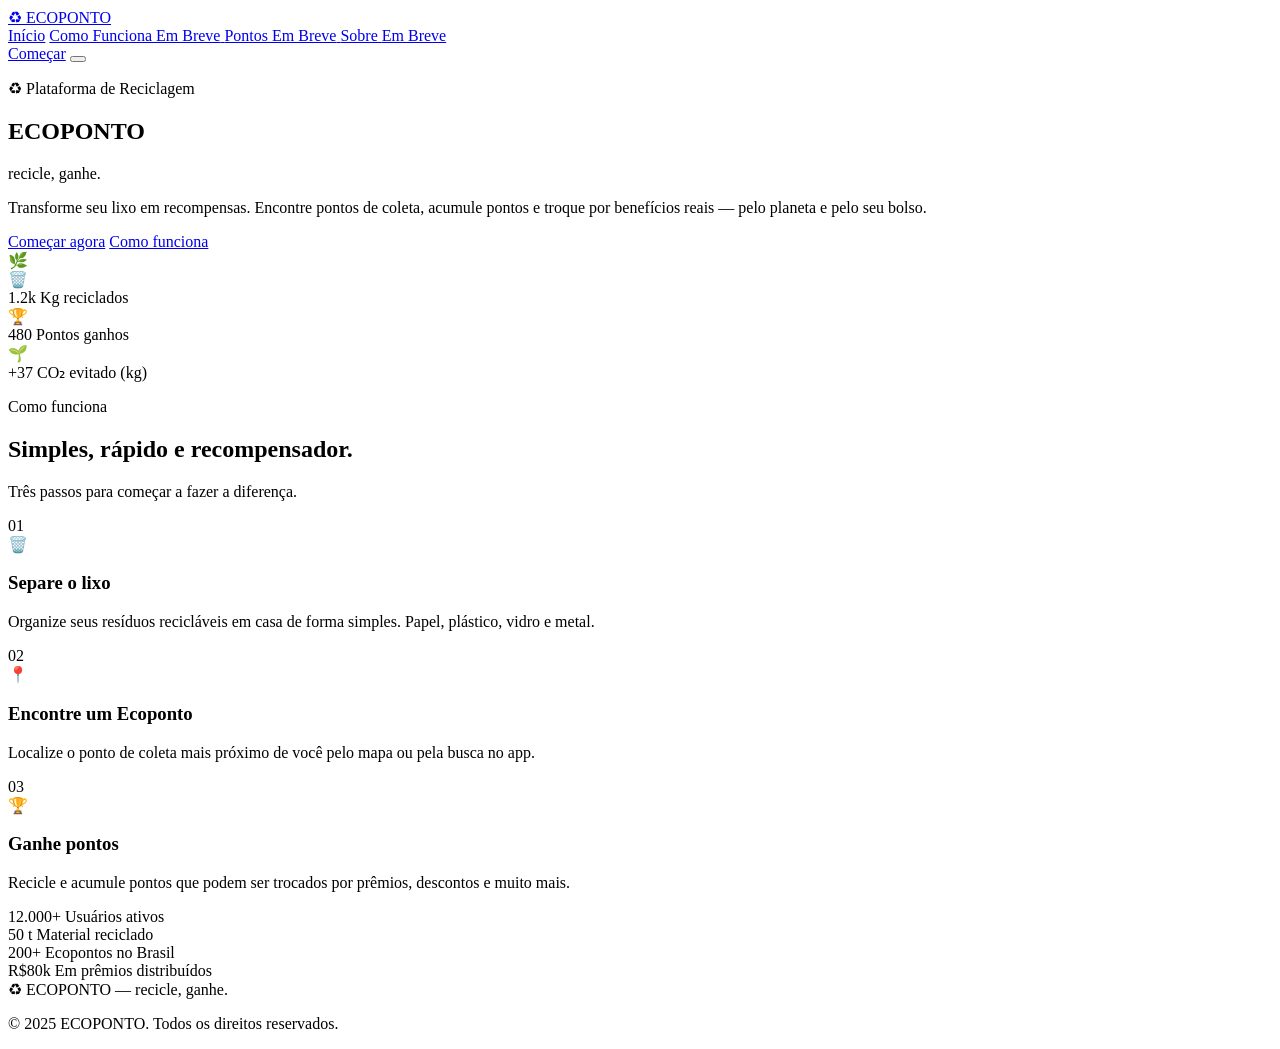
==== index.html @ 338368e5 "Add files via upload" ====
<!DOCTYPE html>
<html lang="pt-BR">
<head>
  <meta charset="UTF-8" />
  <meta name="viewport" content="width=device-width, initial-scale=1.0" />
  <title>ECOPONTO — Recicle, Ganhe.</title>
  <link rel="stylesheet" href="css/style.css" />
  <link rel="preconnect" href="https://fonts.googleapis.com" />
  <link rel="preconnect" href="https://fonts.gstatic.com" crossorigin />
  <link href="https://fonts.googleapis.com/css2?family=Fraunces:ital,opsz,wght@0,9..144,400;0,9..144,700;0,9..144,900;1,9..144,300;1,9..144,400&family=Plus+Jakarta+Sans:wght@400;500;600;700&display=swap" rel="stylesheet" />
</head>
<body>

  <!-- ===================== NAVBAR ===================== -->
  <header class="navbar" id="navbar">
    <div class="nav-container">

      <a href="index.html" class="nav-logo">
        <span class="logo-recycle">♻</span> ECOPONTO
      </a>

      <!-- NAV LINKS — add new pages here -->
      <nav class="nav-links" id="navLinks">
        <a href="index.html" class="nav-link active">Início</a>

        <!-- PLACEHOLDER TABS — replace href when page is ready -->
        <a href="#" class="nav-link placeholder">
          Como Funciona <span class="badge">Em Breve</span>
        </a>
        <a href="#" class="nav-link placeholder">
          Pontos <span class="badge">Em Breve</span>
        </a>
        <a href="#" class="nav-link placeholder">
          Sobre <span class="badge">Em Breve</span>
        </a>

        <!-- ADD NEW TABS BELOW THIS LINE -->

      </nav>

      <a href="#" class="btn-nav-cta">Começar</a>

      <button class="hamburger" id="hamburger" aria-label="Abrir menu">
        <span></span>
        <span></span>
        <span></span>
      </button>
    </div>
  </header>

  <!-- ===================== HERO ===================== -->
  <section class="hero">

    <!-- Decorative blobs -->
    <div class="blob blob-1" aria-hidden="true"></div>
    <div class="blob blob-2" aria-hidden="true"></div>

    <div class="hero-inner">

      <!-- Left: text content -->
      <div class="hero-text">
        <p class="hero-eyebrow">♻ Plataforma de Reciclagem</p>
        <h1 class="hero-title">ECOPONTO</h1>
        <p class="hero-slogan">recicle, ganhe.</p>
        <p class="hero-desc">
          Transforme seu lixo em recompensas. Encontre pontos de coleta, acumule pontos
          e troque por benefícios reais — pelo planeta e pelo seu bolso.
        </p>
        <div class="hero-btns">
          <a href="#" class="btn-primary">Começar agora</a>
          <a href="#como-funciona" class="btn-outline">Como funciona</a>
        </div>
      </div>

      <!-- Right: floating cards visual -->
      <div class="hero-visual" aria-hidden="true">
        <div class="hero-circle">
          <span>🌿</span>
        </div>
        <div class="float-card fc-1">
          <span class="fc-emoji">🗑️</span>
          <div>
            <span class="fc-num">1.2k</span>
            <span class="fc-label">Kg reciclados</span>
          </div>
        </div>
        <div class="float-card fc-2">
          <span class="fc-emoji">🏆</span>
          <div>
            <span class="fc-num">480</span>
            <span class="fc-label">Pontos ganhos</span>
          </div>
        </div>
        <div class="float-card fc-3">
          <span class="fc-emoji">🌱</span>
          <div>
            <span class="fc-num">+37</span>
            <span class="fc-label">CO₂ evitado (kg)</span>
          </div>
        </div>
      </div>

    </div>
  </section>

  <!-- ===================== HOW IT WORKS ===================== -->
  <section class="how-section" id="como-funciona">
    <div class="container">
      <p class="section-tag">Como funciona</p>
      <h2 class="section-title fade-in">Simples, rápido e recompensador.</h2>
      <p class="section-sub fade-in">Três passos para começar a fazer a diferença.</p>

      <div class="steps-grid">
        <div class="step-card fade-in">
          <div class="step-num">01</div>
          <span class="step-emoji">🗑️</span>
          <h3>Separe o lixo</h3>
          <p>Organize seus resíduos recicláveis em casa de forma simples. Papel, plástico, vidro e metal.</p>
        </div>
        <div class="step-card fade-in" style="transition-delay: 0.1s">
          <div class="step-num">02</div>
          <span class="step-emoji">📍</span>
          <h3>Encontre um Ecoponto</h3>
          <p>Localize o ponto de coleta mais próximo de você pelo mapa ou pela busca no app.</p>
        </div>
        <div class="step-card fade-in" style="transition-delay: 0.2s">
          <div class="step-num">03</div>
          <span class="step-emoji">🏆</span>
          <h3>Ganhe pontos</h3>
          <p>Recicle e acumule pontos que podem ser trocados por prêmios, descontos e muito mais.</p>
        </div>
      </div>
    </div>
  </section>

  <!-- ===================== STATS ===================== -->
  <section class="stats-section">
    <div class="container stats-grid">
      <div class="stat-item fade-in">
        <span class="stat-num">12.000+</span>
        <span class="stat-label">Usuários ativos</span>
      </div>
      <div class="stat-item fade-in" style="transition-delay:0.1s">
        <span class="stat-num">50 t</span>
        <span class="stat-label">Material reciclado</span>
      </div>
      <div class="stat-item fade-in" style="transition-delay:0.2s">
        <span class="stat-num">200+</span>
        <span class="stat-label">Ecopontos no Brasil</span>
      </div>
      <div class="stat-item fade-in" style="transition-delay:0.3s">
        <span class="stat-num">R$80k</span>
        <span class="stat-label">Em prêmios distribuídos</span>
      </div>
    </div>
  </section>

  <!-- ===================== FOOTER ===================== -->
  <footer class="footer">
    <div class="container footer-inner">
      <div class="footer-brand">
        <span class="logo-recycle">♻</span>
        <span class="footer-name">ECOPONTO</span>
        <span class="footer-tagline">— recicle, ganhe.</span>
      </div>
      <p class="footer-copy">© 2025 ECOPONTO. Todos os direitos reservados.</p>
    </div>
  </footer>

  <script src="js/main.js"></script>
</body>
</html>
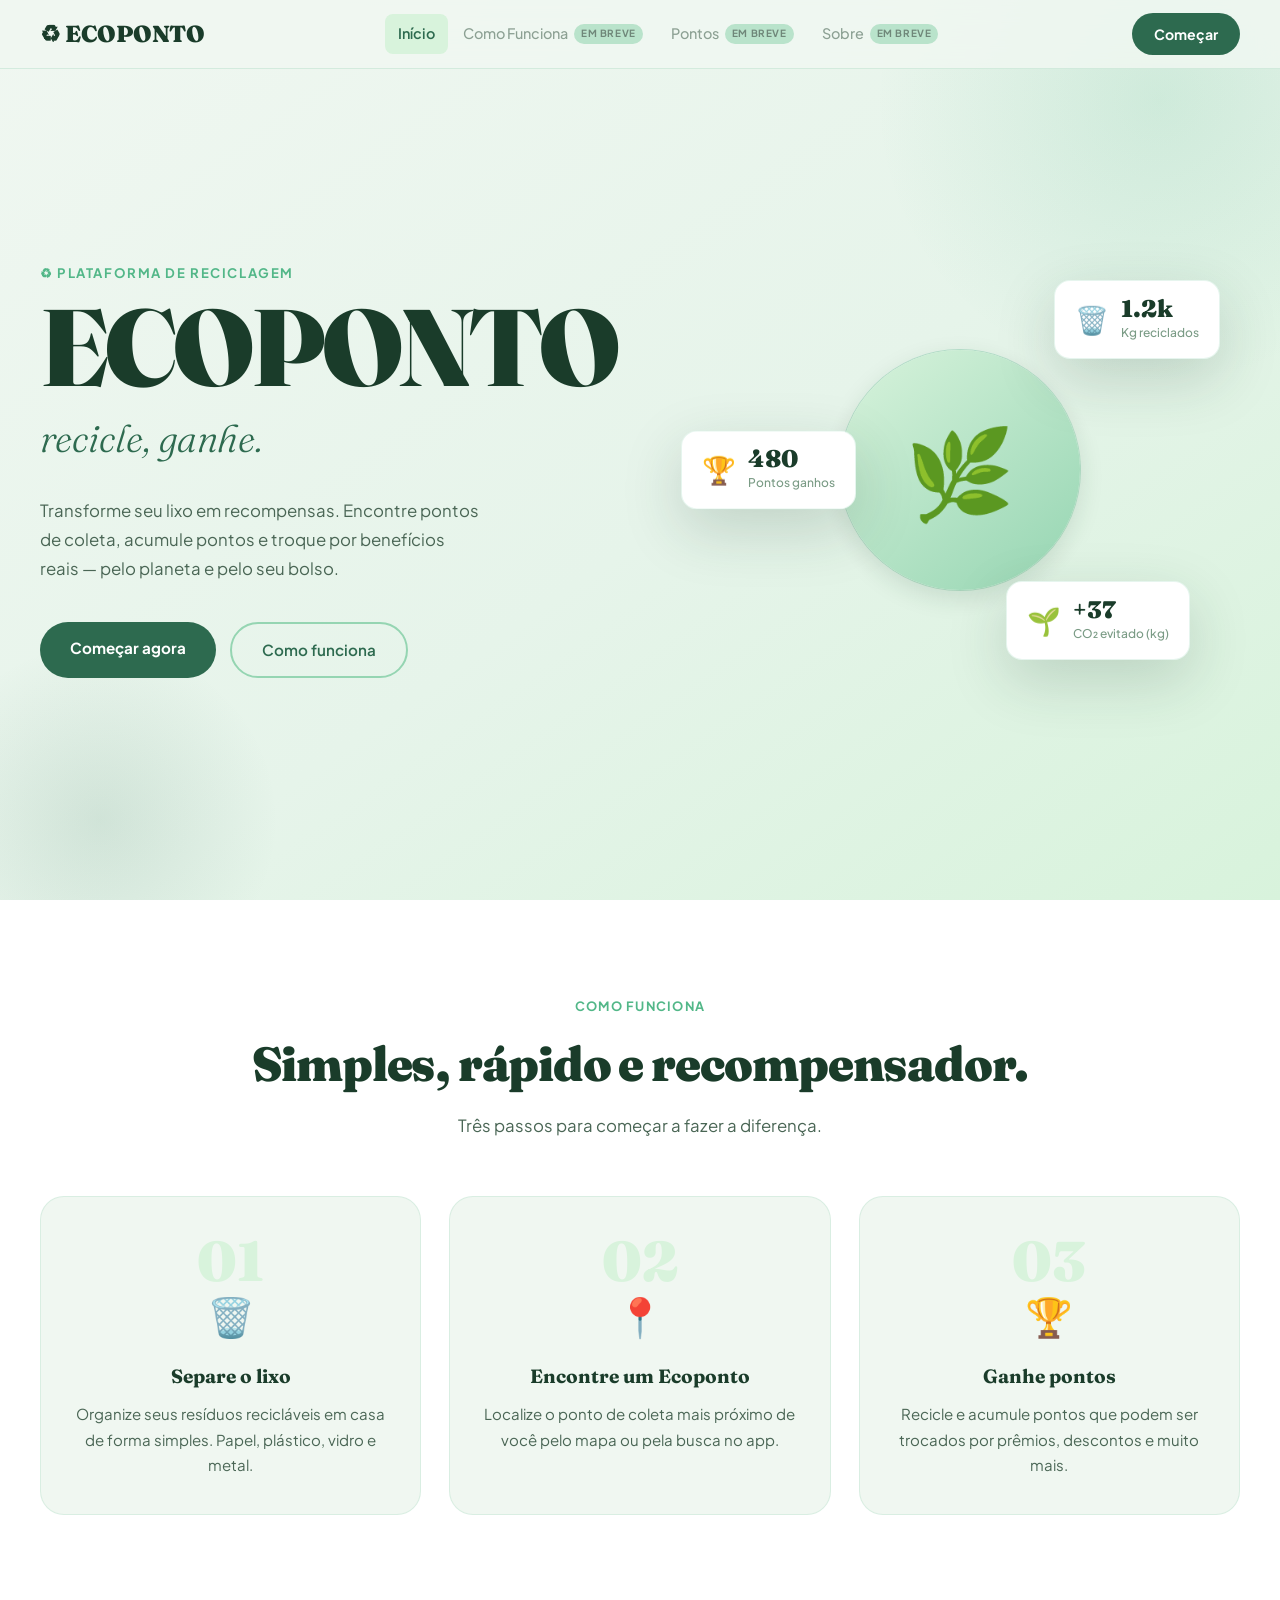
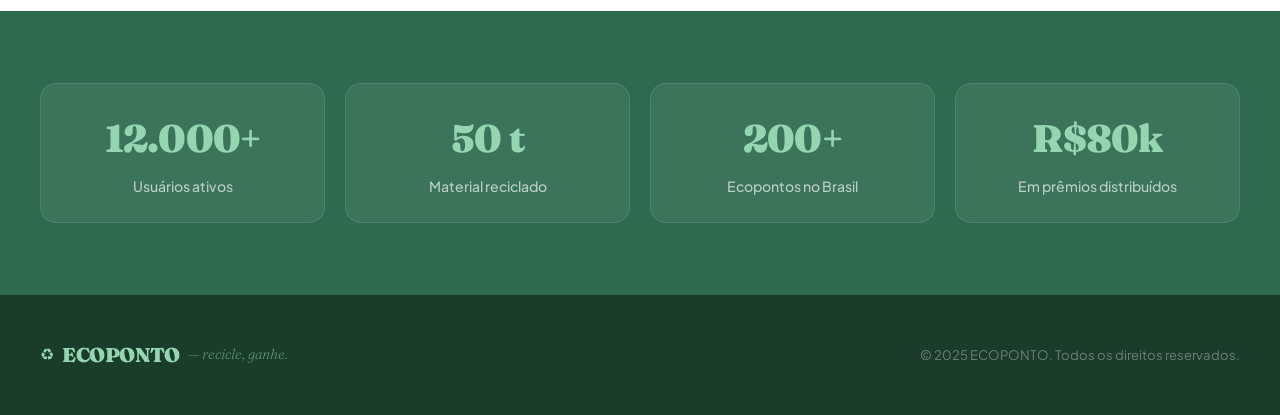
==== commit b5c397ce: "Add files via upload" ====
--- a/index.html
+++ b/index.html
@@ -4,169 +4,297 @@
   <meta charset="UTF-8" />
   <meta name="viewport" content="width=device-width, initial-scale=1.0" />
   <title>ECOPONTO — Recicle, Ganhe.</title>
-  <link rel="stylesheet" href="css/style.css" />
   <link rel="preconnect" href="https://fonts.googleapis.com" />
   <link rel="preconnect" href="https://fonts.gstatic.com" crossorigin />
-  <link href="https://fonts.googleapis.com/css2?family=Fraunces:ital,opsz,wght@0,9..144,400;0,9..144,700;0,9..144,900;1,9..144,300;1,9..144,400&family=Plus+Jakarta+Sans:wght@400;500;600;700&display=swap" rel="stylesheet" />
+  <link href="https://fonts.googleapis.com/css2?family=Fraunces:ital,opsz,wght@0,9..144,700;0,9..144,900;1,9..144,300&family=Plus+Jakarta+Sans:wght@400;500;600;700&display=swap" rel="stylesheet" />
+
+<style>
+/* ── VARIABLES ── */
+:root {
+  --deep:    #1A3C2A;
+  --forest:  #2D6A4F;
+  --accent:  #52B788;
+  --mint:    #95D5B2;
+  --pale:    #D8F3DC;
+  --bg:      #F0F7F1;
+  --white:   #FFFFFF;
+  --txt:     #111C15;
+  --txt-mid: #4A6655;
+  --txt-lt:  #7A9B85;
+  --ff-d: 'Fraunces', Georgia, serif;
+  --ff-b: 'Plus Jakarta Sans', sans-serif;
+  --r-sm: 8px; --r-md: 16px; --r-lg: 24px; --r-xl: 50px;
+  --sh-sm: 0 2px 8px  rgba(26,60,42,.08);
+  --sh-md: 0 8px 24px rgba(26,60,42,.13);
+  --sh-lg: 0 20px 60px rgba(26,60,42,.18);
+  --t: all .28s cubic-bezier(.4,0,.2,1);
+}
+
+/* ── RESET ── */
+*,*::before,*::after{box-sizing:border-box;margin:0;padding:0}
+html{scroll-behavior:smooth}
+body{font-family:var(--ff-b);background:var(--bg);color:var(--txt);line-height:1.6;overflow-x:hidden}
+a{text-decoration:none}
+
+/* ── NAVBAR ── */
+.navbar{
+  position:fixed;inset:0 0 auto 0;z-index:100;
+  padding:0 24px;
+  background:rgba(240,247,241,.85);
+  backdrop-filter:blur(14px);-webkit-backdrop-filter:blur(14px);
+  border-bottom:1px solid rgba(82,183,136,.18);
+  transition:var(--t);
+}
+.navbar.scrolled{background:rgba(240,247,241,.97);box-shadow:var(--sh-sm)}
+.nav-wrap{max-width:1200px;margin:0 auto;height:68px;display:flex;align-items:center;justify-content:space-between;gap:16px}
+.nav-logo{font-family:var(--ff-d);font-weight:900;font-size:1.45rem;color:var(--deep);display:flex;align-items:center;gap:8px;letter-spacing:-.02em}
+.nav-links{display:flex;align-items:center;gap:2px;flex:1;justify-content:center}
+.nav-link{font-size:.9rem;font-weight:500;color:var(--txt-mid);padding:8px 13px;border-radius:var(--r-sm);transition:var(--t);display:flex;align-items:center;gap:6px;white-space:nowrap}
+.nav-link:hover,.nav-link.active{color:var(--forest);background:var(--pale)}
+.nav-link.active{font-weight:600}
+.nav-link.ph{opacity:.6;cursor:default}
+.nav-link.ph:hover{background:transparent;color:var(--txt-mid)}
+.badge{font-size:.62rem;font-weight:700;background:var(--mint);color:var(--deep);padding:2px 7px;border-radius:20px;text-transform:uppercase;letter-spacing:.06em}
+.btn-cta{background:var(--forest);color:var(--white);padding:10px 22px;border-radius:var(--r-xl);font-family:var(--ff-b);font-size:.88rem;font-weight:700;flex-shrink:0;transition:var(--t)}
+.btn-cta:hover{background:var(--deep);transform:translateY(-1px);box-shadow:var(--sh-md)}
+.hamburger{display:none;flex-direction:column;gap:5px;background:none;border:none;cursor:pointer;padding:6px;flex-shrink:0}
+.hamburger span{display:block;width:22px;height:2px;background:var(--deep);border-radius:2px;transition:var(--t)}
+.hamburger.open span:nth-child(1){transform:translateY(7px) rotate(45deg)}
+.hamburger.open span:nth-child(2){opacity:0}
+.hamburger.open span:nth-child(3){transform:translateY(-7px) rotate(-45deg)}
+.nav-links.mob-open{display:flex;flex-direction:column;align-items:flex-start;position:absolute;top:68px;left:0;right:0;background:var(--white);padding:12px 16px 20px;border-bottom:1px solid var(--pale);box-shadow:var(--sh-md)}
+
+/* ── HERO ── */
+.hero{
+  min-height:100vh;padding:110px 24px 70px;
+  position:relative;overflow:hidden;
+  display:flex;align-items:center;
+  background:linear-gradient(145deg,var(--bg) 0%,#e6f4ea 55%,var(--pale) 100%);
+}
+.blob{position:absolute;border-radius:50%;pointer-events:none;z-index:0}
+.b1{width:560px;height:560px;top:-180px;right:-160px;background:radial-gradient(circle,rgba(82,183,136,.16) 0%,transparent 72%)}
+.b2{width:360px;height:360px;bottom:-100px;left:-80px;background:radial-gradient(circle,rgba(45,106,79,.12) 0%,transparent 70%)}
+.hero-inner{position:relative;z-index:1;max-width:1200px;margin:0 auto;width:100%;display:grid;grid-template-columns:1fr 1fr;align-items:center;gap:64px}
+.eyebrow{font-size:.82rem;font-weight:700;color:var(--accent);text-transform:uppercase;letter-spacing:.12em;margin-bottom:14px;display:flex;align-items:center;gap:8px}
+.hero-title{font-family:var(--ff-d);font-size:clamp(4rem,8.5vw,7.5rem);font-weight:900;line-height:.93;color:var(--deep);letter-spacing:-.035em;margin-bottom:10px;animation:hIn .8s cubic-bezier(.22,1,.36,1) both}
+.hero-slogan{font-family:var(--ff-d);font-size:clamp(1.4rem,3vw,2.4rem);font-weight:300;font-style:italic;color:var(--forest);margin-bottom:26px;animation:hIn .8s .1s cubic-bezier(.22,1,.36,1) both}
+.hero-desc{font-size:1.05rem;color:var(--txt-mid);max-width:440px;margin-bottom:38px;line-height:1.75;animation:hIn .8s .2s cubic-bezier(.22,1,.36,1) both}
+.hero-btns{display:flex;gap:14px;flex-wrap:wrap;animation:hIn .8s .3s cubic-bezier(.22,1,.36,1) both}
+.btn-p{background:var(--forest);color:var(--white);padding:14px 30px;border-radius:var(--r-xl);font-weight:700;font-size:.95rem;transition:var(--t);display:inline-block}
+.btn-p:hover{background:var(--deep);transform:translateY(-2px);box-shadow:var(--sh-lg)}
+.btn-o{background:transparent;color:var(--forest);padding:14px 30px;border-radius:var(--r-xl);font-weight:600;font-size:.95rem;border:2px solid var(--mint);transition:var(--t);display:inline-block}
+.btn-o:hover{background:var(--pale);border-color:var(--accent)}
+
+/* Hero visual */
+.hero-vis{position:relative;height:440px;display:flex;align-items:center;justify-content:center}
+.h-circle{width:240px;height:240px;border-radius:50%;background:linear-gradient(140deg,var(--pale),var(--mint));display:flex;align-items:center;justify-content:center;font-size:5.5rem;box-shadow:var(--sh-md),0 0 0 1px rgba(82,183,136,.3);animation:cIn 1s cubic-bezier(.22,1,.36,1) both}
+.fc{position:absolute;background:var(--white);border-radius:var(--r-md);padding:16px 20px;display:flex;align-items:center;gap:12px;box-shadow:var(--sh-lg);border:1px solid rgba(82,183,136,.14)}
+.fc-emoji{font-size:1.7rem}
+.fc-num{display:block;font-family:var(--ff-d);font-size:1.5rem;font-weight:900;color:var(--deep);line-height:1}
+.fc-lbl{display:block;font-size:.75rem;color:var(--txt-lt);font-weight:500;margin-top:2px}
+.fc1{top:30px;right:20px;animation:fa 4s ease-in-out infinite}
+.fc2{left:0;top:50%;transform:translateY(-50%);animation:fb 5s ease-in-out infinite}
+.fc3{bottom:30px;right:50px;animation:fc_ 4.5s ease-in-out infinite}
+
+/* ── SHARED ── */
+.container{max-width:1200px;margin:0 auto}
+.s-tag{font-size:.8rem;font-weight:700;color:var(--accent);text-transform:uppercase;letter-spacing:.1em;text-align:center;margin-bottom:10px}
+.s-title{font-family:var(--ff-d);font-size:clamp(2rem,4vw,3rem);font-weight:900;color:var(--deep);letter-spacing:-.025em;text-align:center;margin-bottom:10px}
+.s-sub{text-align:center;color:var(--txt-mid);font-size:1.05rem;margin-bottom:56px}
+
+/* ── HOW ── */
+.how{background:var(--white);padding:96px 24px}
+.steps{display:grid;grid-template-columns:repeat(3,1fr);gap:28px}
+.card{background:var(--bg);border-radius:var(--r-lg);padding:36px 28px;text-align:center;border:1px solid rgba(82,183,136,.14);position:relative;overflow:hidden;transition:var(--t)}
+.card::before{content:'';position:absolute;inset:0 0 auto 0;height:3px;background:linear-gradient(90deg,var(--accent),var(--mint));transform:scaleX(0);transform-origin:left;transition:var(--t)}
+.card:hover{transform:translateY(-6px);box-shadow:var(--sh-lg);border-color:var(--mint)}
+.card:hover::before{transform:scaleX(1)}
+.c-num{font-family:var(--ff-d);font-size:3.5rem;font-weight:900;color:var(--pale);line-height:1;margin-bottom:-4px}
+.c-emo{font-size:2.4rem;margin-bottom:14px;display:block}
+.card h3{font-family:var(--ff-d);font-size:1.2rem;font-weight:700;color:var(--deep);margin-bottom:10px}
+.card p{color:var(--txt-mid);font-size:.94rem;line-height:1.7}
+
+/* ── STATS ── */
+.stats{background:var(--forest);padding:72px 24px}
+.stats-g{display:grid;grid-template-columns:repeat(4,1fr);gap:20px;text-align:center}
+.s-item{display:flex;flex-direction:column;gap:6px;padding:24px 16px;border-radius:var(--r-md);background:rgba(255,255,255,.07);border:1px solid rgba(255,255,255,.1);transition:var(--t)}
+.s-item:hover{background:rgba(255,255,255,.13)}
+.s-num{font-family:var(--ff-d);font-size:2.4rem;font-weight:900;color:var(--mint);letter-spacing:-.02em}
+.s-lbl{font-size:.88rem;color:rgba(255,255,255,.65);font-weight:500}
+
+/* ── FOOTER ── */
+.footer{background:var(--deep);padding:44px 24px}
+.foot-in{display:flex;align-items:center;justify-content:space-between;flex-wrap:wrap;gap:16px}
+.f-brand{display:flex;align-items:center;gap:8px;font-family:var(--ff-d);color:var(--mint)}
+.f-name{font-size:1.25rem;font-weight:900;letter-spacing:-.02em}
+.f-tag{font-size:.9rem;font-style:italic;color:rgba(149,213,178,.55);font-weight:300}
+.f-copy{font-size:.82rem;color:rgba(255,255,255,.35)}
+
+/* ── FADE IN ── */
+.fi{opacity:0;transform:translateY(22px);transition:opacity .55s ease,transform .55s ease}
+.fi.show{opacity:1;transform:translateY(0)}
+
+/* ── KEYFRAMES ── */
+@keyframes hIn{from{opacity:0;transform:translateY(28px)}to{opacity:1;transform:translateY(0)}}
+@keyframes cIn{from{opacity:0;transform:scale(.85)}to{opacity:1;transform:scale(1)}}
+@keyframes fa{0%,100%{transform:translateY(0)}50%{transform:translateY(-12px)}}
+@keyframes fb{0%,100%{transform:translateY(-50%) translateX(0)}50%{transform:translateY(-50%) translateX(8px)}}
+@keyframes fc_{0%,100%{transform:translateY(0)}50%{transform:translateY(-9px)}}
+
+/* ── RESPONSIVE ── */
+@media(max-width:900px){
+  .hero-inner{grid-template-columns:1fr;text-align:center;gap:40px}
+  .hero-desc{margin-left:auto;margin-right:auto}
+  .eyebrow{justify-content:center}
+  .hero-btns{justify-content:center}
+  .hero-vis{height:300px}
+  .h-circle{width:180px;height:180px;font-size:4rem}
+  .steps{grid-template-columns:1fr;max-width:420px;margin:0 auto}
+  .stats-g{grid-template-columns:repeat(2,1fr)}
+  .nav-links,.btn-cta{display:none}
+  .hamburger{display:flex}
+}
+@media(max-width:500px){
+  .hero{padding:100px 16px 60px}
+  .hero-vis{display:none}
+  .stats-g{grid-template-columns:1fr 1fr}
+  .foot-in{flex-direction:column;text-align:center}
+}
+</style>
 </head>
 <body>
 
-  <!-- ===================== NAVBAR ===================== -->
-  <header class="navbar" id="navbar">
-    <div class="nav-container">
-
-      <a href="index.html" class="nav-logo">
-        <span class="logo-recycle">♻</span> ECOPONTO
-      </a>
-
-      <!-- NAV LINKS — add new pages here -->
-      <nav class="nav-links" id="navLinks">
-        <a href="index.html" class="nav-link active">Início</a>
-
-        <!-- PLACEHOLDER TABS — replace href when page is ready -->
-        <a href="#" class="nav-link placeholder">
-          Como Funciona <span class="badge">Em Breve</span>
-        </a>
-        <a href="#" class="nav-link placeholder">
-          Pontos <span class="badge">Em Breve</span>
-        </a>
-        <a href="#" class="nav-link placeholder">
-          Sobre <span class="badge">Em Breve</span>
-        </a>
-
-        <!-- ADD NEW TABS BELOW THIS LINE -->
-
-      </nav>
-
-      <a href="#" class="btn-nav-cta">Começar</a>
-
-      <button class="hamburger" id="hamburger" aria-label="Abrir menu">
-        <span></span>
-        <span></span>
-        <span></span>
-      </button>
+<!-- NAVBAR -->
+<header class="navbar" id="nav">
+  <div class="nav-wrap">
+    <a href="#" class="nav-logo">♻ ECOPONTO</a>
+    <nav class="nav-links" id="navLinks">
+      <a href="#" class="nav-link active">Início</a>
+      <a href="#" class="nav-link ph">Como Funciona <span class="badge">Em Breve</span></a>
+      <a href="#" class="nav-link ph">Pontos <span class="badge">Em Breve</span></a>
+      <a href="#" class="nav-link ph">Sobre <span class="badge">Em Breve</span></a>
+    </nav>
+    <a href="#" class="btn-cta">Começar</a>
+    <button class="hamburger" id="ham" aria-label="Menu">
+      <span></span><span></span><span></span>
+    </button>
+  </div>
+</header>
+
+<!-- HERO -->
+<section class="hero">
+  <div class="blob b1" aria-hidden="true"></div>
+  <div class="blob b2" aria-hidden="true"></div>
+  <div class="hero-inner">
+    <div class="hero-text">
+      <p class="eyebrow">♻ Plataforma de Reciclagem</p>
+      <h1 class="hero-title">ECOPONTO</h1>
+      <p class="hero-slogan">recicle, ganhe.</p>
+      <p class="hero-desc">Transforme seu lixo em recompensas. Encontre pontos de coleta, acumule pontos e troque por benefícios reais — pelo planeta e pelo seu bolso.</p>
+      <div class="hero-btns">
+        <a href="#" class="btn-p">Começar agora</a>
+        <a href="#como-funciona" class="btn-o">Como funciona</a>
+      </div>
     </div>
-  </header>
-
-  <!-- ===================== HERO ===================== -->
-  <section class="hero">
-
-    <!-- Decorative blobs -->
-    <div class="blob blob-1" aria-hidden="true"></div>
-    <div class="blob blob-2" aria-hidden="true"></div>
-
-    <div class="hero-inner">
-
-      <!-- Left: text content -->
-      <div class="hero-text">
-        <p class="hero-eyebrow">♻ Plataforma de Reciclagem</p>
-        <h1 class="hero-title">ECOPONTO</h1>
-        <p class="hero-slogan">recicle, ganhe.</p>
-        <p class="hero-desc">
-          Transforme seu lixo em recompensas. Encontre pontos de coleta, acumule pontos
-          e troque por benefícios reais — pelo planeta e pelo seu bolso.
-        </p>
-        <div class="hero-btns">
-          <a href="#" class="btn-primary">Começar agora</a>
-          <a href="#como-funciona" class="btn-outline">Como funciona</a>
-        </div>
-      </div>
-
-      <!-- Right: floating cards visual -->
-      <div class="hero-visual" aria-hidden="true">
-        <div class="hero-circle">
-          <span>🌿</span>
-        </div>
-        <div class="float-card fc-1">
-          <span class="fc-emoji">🗑️</span>
-          <div>
-            <span class="fc-num">1.2k</span>
-            <span class="fc-label">Kg reciclados</span>
-          </div>
-        </div>
-        <div class="float-card fc-2">
-          <span class="fc-emoji">🏆</span>
-          <div>
-            <span class="fc-num">480</span>
-            <span class="fc-label">Pontos ganhos</span>
-          </div>
-        </div>
-        <div class="float-card fc-3">
-          <span class="fc-emoji">🌱</span>
-          <div>
-            <span class="fc-num">+37</span>
-            <span class="fc-label">CO₂ evitado (kg)</span>
-          </div>
-        </div>
-      </div>
-
+    <div class="hero-vis" aria-hidden="true">
+      <div class="h-circle">🌿</div>
+      <div class="fc fc1">
+        <span class="fc-emoji">🗑️</span>
+        <div><span class="fc-num">1.2k</span><span class="fc-lbl">Kg reciclados</span></div>
+      </div>
+      <div class="fc fc2">
+        <span class="fc-emoji">🏆</span>
+        <div><span class="fc-num">480</span><span class="fc-lbl">Pontos ganhos</span></div>
+      </div>
+      <div class="fc fc3">
+        <span class="fc-emoji">🌱</span>
+        <div><span class="fc-num">+37</span><span class="fc-lbl">CO₂ evitado (kg)</span></div>
+      </div>
     </div>
-  </section>
-
-  <!-- ===================== HOW IT WORKS ===================== -->
-  <section class="how-section" id="como-funciona">
-    <div class="container">
-      <p class="section-tag">Como funciona</p>
-      <h2 class="section-title fade-in">Simples, rápido e recompensador.</h2>
-      <p class="section-sub fade-in">Três passos para começar a fazer a diferença.</p>
-
-      <div class="steps-grid">
-        <div class="step-card fade-in">
-          <div class="step-num">01</div>
-          <span class="step-emoji">🗑️</span>
-          <h3>Separe o lixo</h3>
-          <p>Organize seus resíduos recicláveis em casa de forma simples. Papel, plástico, vidro e metal.</p>
-        </div>
-        <div class="step-card fade-in" style="transition-delay: 0.1s">
-          <div class="step-num">02</div>
-          <span class="step-emoji">📍</span>
-          <h3>Encontre um Ecoponto</h3>
-          <p>Localize o ponto de coleta mais próximo de você pelo mapa ou pela busca no app.</p>
-        </div>
-        <div class="step-card fade-in" style="transition-delay: 0.2s">
-          <div class="step-num">03</div>
-          <span class="step-emoji">🏆</span>
-          <h3>Ganhe pontos</h3>
-          <p>Recicle e acumule pontos que podem ser trocados por prêmios, descontos e muito mais.</p>
-        </div>
+  </div>
+</section>
+
+<!-- HOW IT WORKS -->
+<section class="how" id="como-funciona">
+  <div class="container">
+    <p class="s-tag">Como funciona</p>
+    <h2 class="s-title fi">Simples, rápido e recompensador.</h2>
+    <p class="s-sub fi">Três passos para começar a fazer a diferença.</p>
+    <div class="steps">
+      <div class="card fi">
+        <div class="c-num">01</div>
+        <span class="c-emo">🗑️</span>
+        <h3>Separe o lixo</h3>
+        <p>Organize seus resíduos recicláveis em casa de forma simples. Papel, plástico, vidro e metal.</p>
+      </div>
+      <div class="card fi" style="transition-delay:.1s">
+        <div class="c-num">02</div>
+        <span class="c-emo">📍</span>
+        <h3>Encontre um Ecoponto</h3>
+        <p>Localize o ponto de coleta mais próximo de você pelo mapa ou pela busca no app.</p>
+      </div>
+      <div class="card fi" style="transition-delay:.2s">
+        <div class="c-num">03</div>
+        <span class="c-emo">🏆</span>
+        <h3>Ganhe pontos</h3>
+        <p>Recicle e acumule pontos que podem ser trocados por prêmios, descontos e muito mais.</p>
       </div>
     </div>
-  </section>
-
-  <!-- ===================== STATS ===================== -->
-  <section class="stats-section">
-    <div class="container stats-grid">
-      <div class="stat-item fade-in">
-        <span class="stat-num">12.000+</span>
-        <span class="stat-label">Usuários ativos</span>
-      </div>
-      <div class="stat-item fade-in" style="transition-delay:0.1s">
-        <span class="stat-num">50 t</span>
-        <span class="stat-label">Material reciclado</span>
-      </div>
-      <div class="stat-item fade-in" style="transition-delay:0.2s">
-        <span class="stat-num">200+</span>
-        <span class="stat-label">Ecopontos no Brasil</span>
-      </div>
-      <div class="stat-item fade-in" style="transition-delay:0.3s">
-        <span class="stat-num">R$80k</span>
-        <span class="stat-label">Em prêmios distribuídos</span>
-      </div>
+  </div>
+</section>
+
+<!-- STATS -->
+<section class="stats">
+  <div class="container stats-g">
+    <div class="s-item fi"><span class="s-num">12.000+</span><span class="s-lbl">Usuários ativos</span></div>
+    <div class="s-item fi" style="transition-delay:.1s"><span class="s-num">50 t</span><span class="s-lbl">Material reciclado</span></div>
+    <div class="s-item fi" style="transition-delay:.2s"><span class="s-num">200+</span><span class="s-lbl">Ecopontos no Brasil</span></div>
+    <div class="s-item fi" style="transition-delay:.3s"><span class="s-num">R$80k</span><span class="s-lbl">Em prêmios distribuídos</span></div>
+  </div>
+</section>
+
+<!-- FOOTER -->
+<footer class="footer">
+  <div class="container foot-in">
+    <div class="f-brand">
+      <span>♻</span>
+      <span class="f-name">ECOPONTO</span>
+      <span class="f-tag">— recicle, ganhe.</span>
     </div>
-  </section>
-
-  <!-- ===================== FOOTER ===================== -->
-  <footer class="footer">
-    <div class="container footer-inner">
-      <div class="footer-brand">
-        <span class="logo-recycle">♻</span>
-        <span class="footer-name">ECOPONTO</span>
-        <span class="footer-tagline">— recicle, ganhe.</span>
-      </div>
-      <p class="footer-copy">© 2025 ECOPONTO. Todos os direitos reservados.</p>
-    </div>
-  </footer>
-
-  <script src="js/main.js"></script>
+    <p class="f-copy">© 2025 ECOPONTO. Todos os direitos reservados.</p>
+  </div>
+</footer>
+
+<script>
+// Navbar scroll
+const nav = document.getElementById('nav');
+window.addEventListener('scroll', () => nav.classList.toggle('scrolled', scrollY > 20), {passive:true});
+
+// Hamburger
+const ham = document.getElementById('ham');
+const nl  = document.getElementById('navLinks');
+ham.addEventListener('click', () => {
+  const o = nl.classList.toggle('mob-open');
+  ham.classList.toggle('open', o);
+});
+document.addEventListener('click', e => {
+  if (!nav.contains(e.target)) { nl.classList.remove('mob-open'); ham.classList.remove('open'); }
+});
+
+// Fade-in on scroll
+const obs = new IntersectionObserver(entries => {
+  entries.forEach(en => { if (en.isIntersecting) { en.target.classList.add('show'); obs.unobserve(en.target); } });
+}, {threshold:.12});
+document.querySelectorAll('.fi').forEach(el => obs.observe(el));
+
+// Smooth scroll
+document.querySelectorAll('a[href^="#"]').forEach(a => {
+  a.addEventListener('click', e => {
+    const t = document.querySelector(a.getAttribute('href'));
+    if (t) { e.preventDefault(); t.scrollIntoView({behavior:'smooth'}); }
+  });
+});
+</script>
+
 </body>
 </html>
